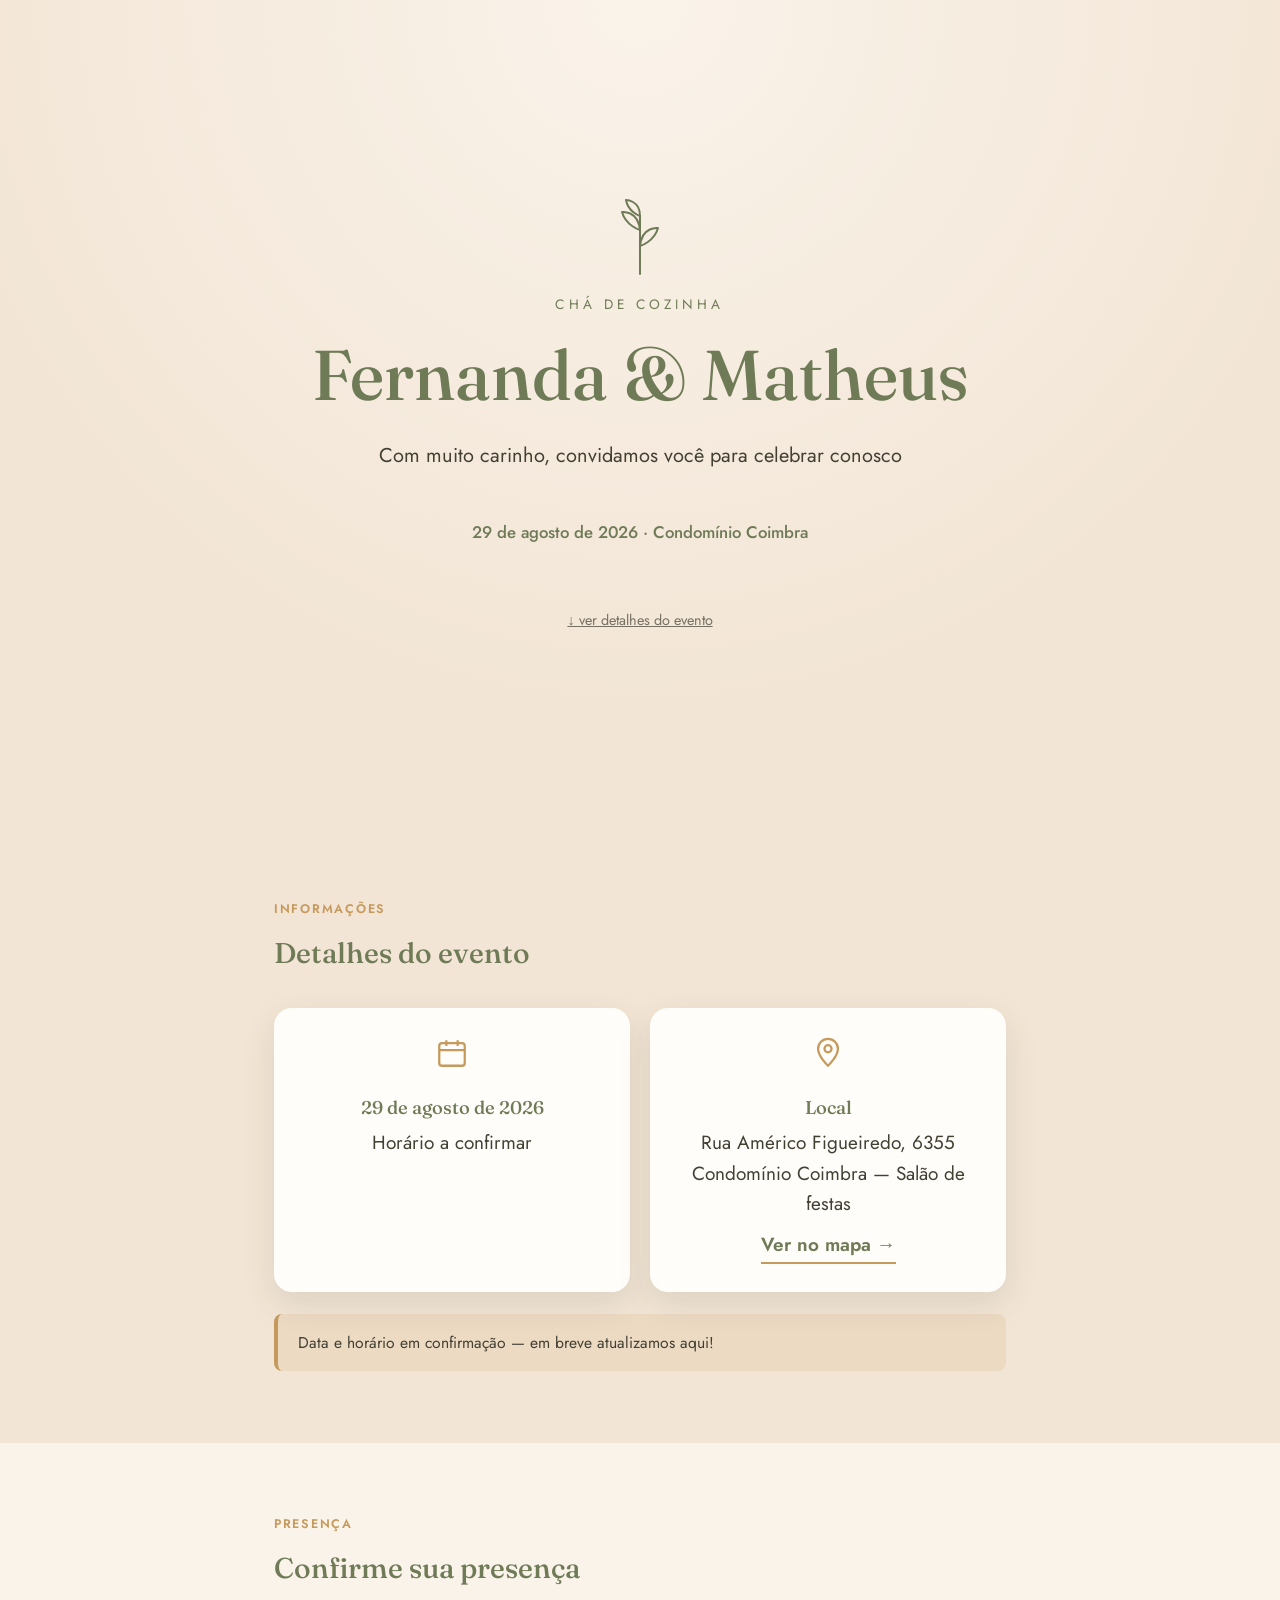
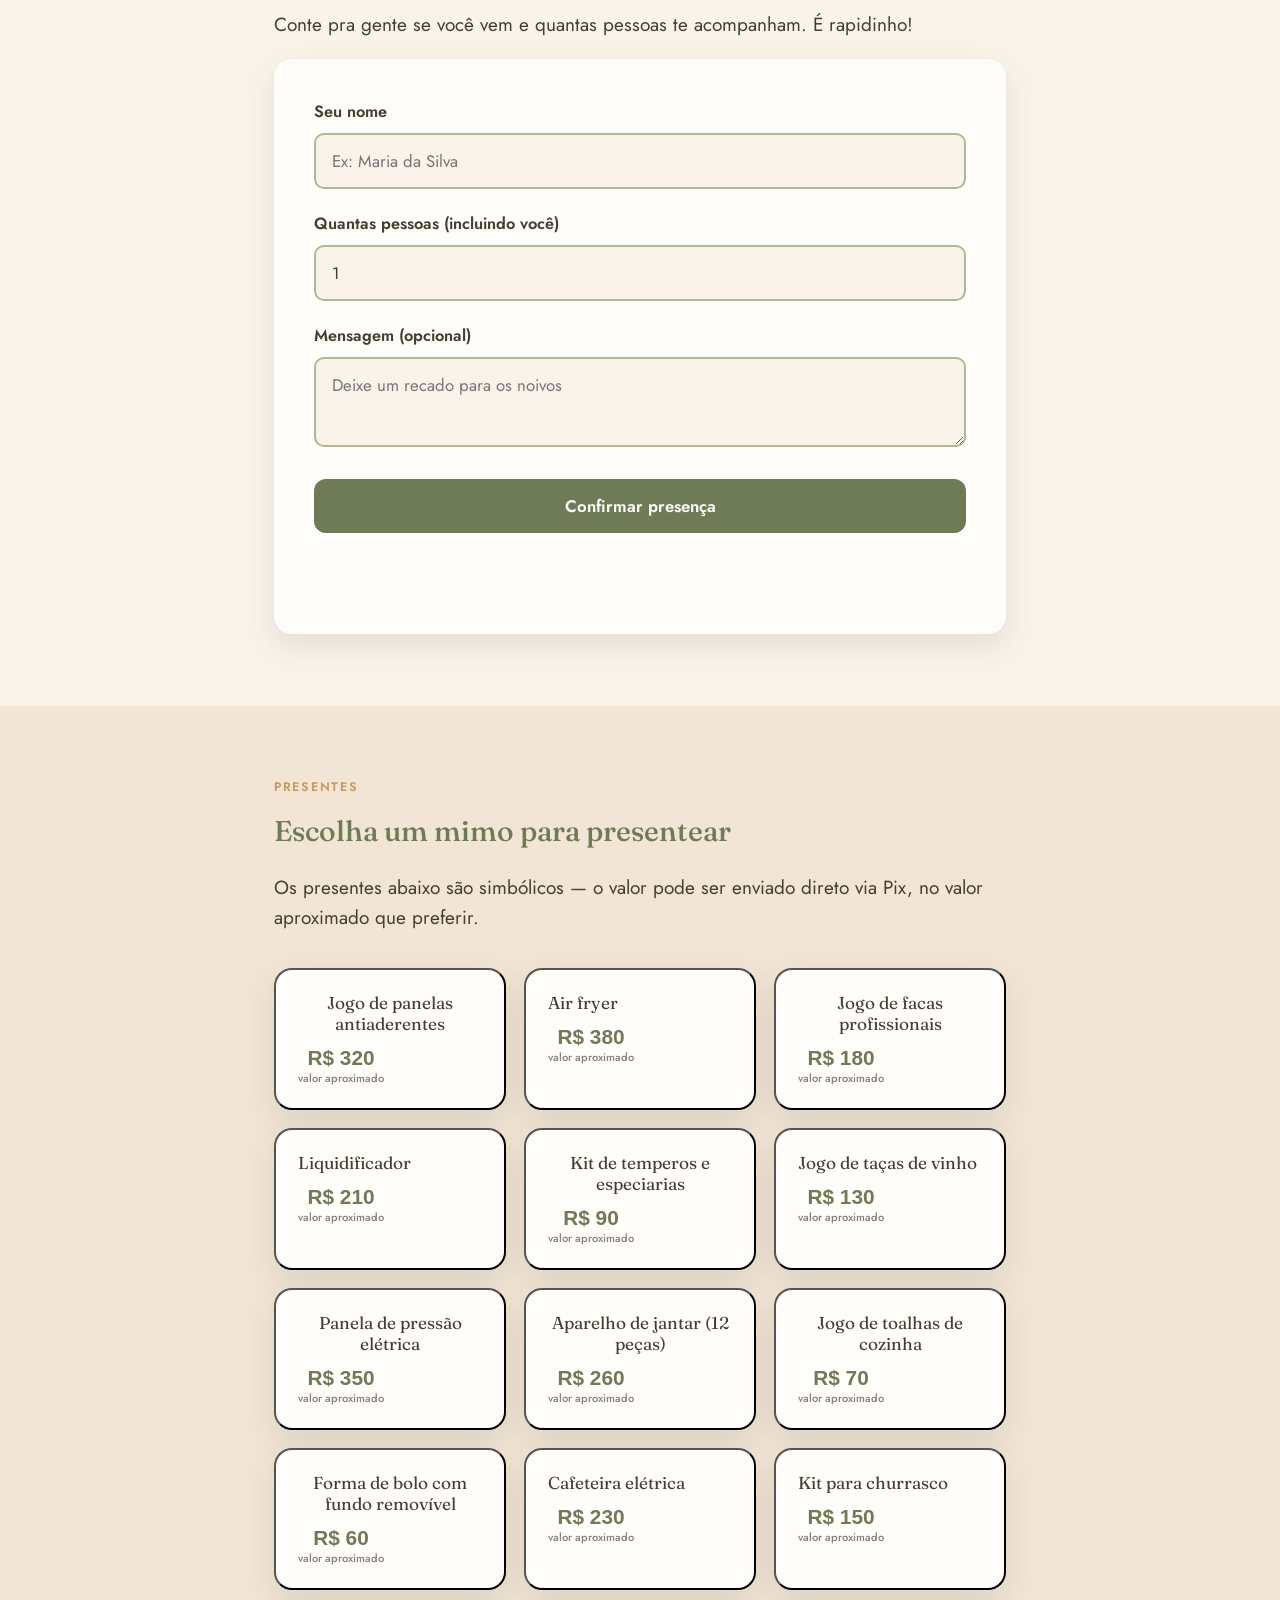
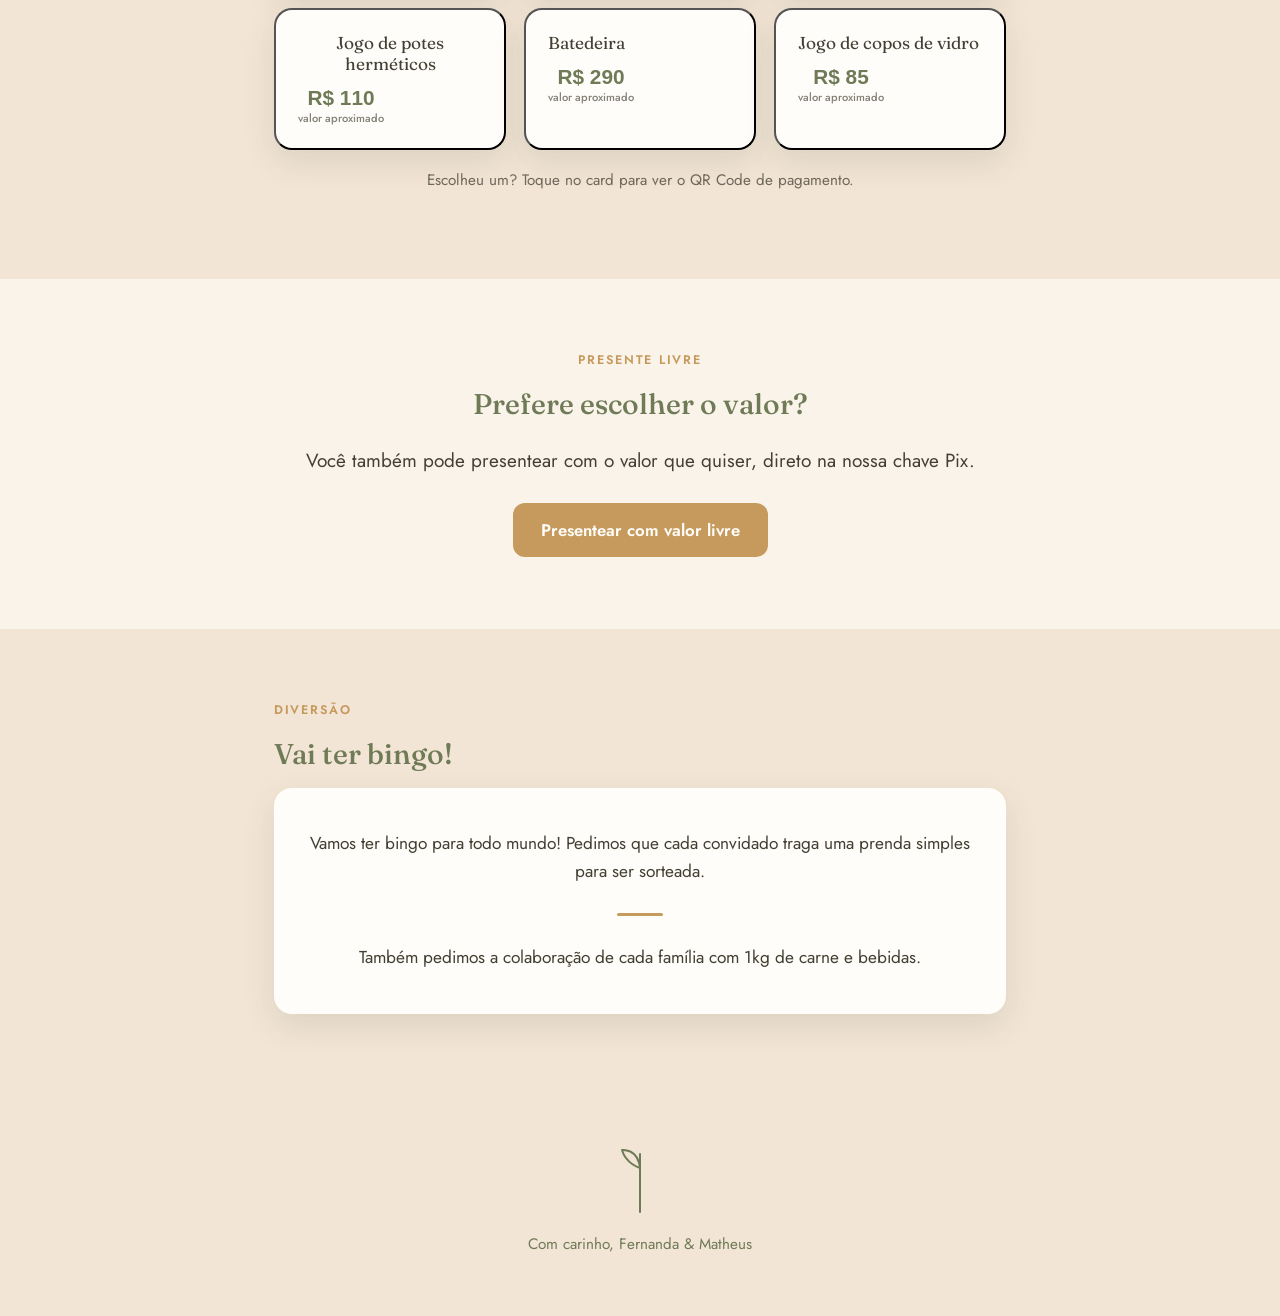
==== index.html @ 836448c3 "Add files via upload" ====
<!DOCTYPE html>
<html lang="pt-BR">
<head>
<meta charset="UTF-8" />
<meta name="viewport" content="width=device-width, initial-scale=1.0" />
<title>Chá de Cozinha — Fernanda & Matheus</title>
<meta name="description" content="Confirme presença e escolha um presente para o chá de cozinha de Fernanda e Matheus." />
<link rel="stylesheet" href="css/style.css" />
</head>
<body>

<!-- ===================== HERO ===================== -->
<header class="hero" id="topo">
  <svg class="sprig" viewBox="0 0 64 80" fill="none" xmlns="http://www.w3.org/2000/svg" aria-hidden="true">
    <path d="M32 78V20" stroke="currentColor" stroke-width="2" stroke-linecap="round"/>
    <path d="M32 34C32 34 18 30 14 16C14 16 30 14 32 34Z" stroke="currentColor" stroke-width="2" stroke-linejoin="round"/>
    <path d="M32 50C32 50 46 46 50 32C50 32 34 30 32 50Z" stroke="currentColor" stroke-width="2" stroke-linejoin="round"/>
    <path d="M32 20C32 20 20 16 18 4C18 4 32 4 32 20Z" stroke="currentColor" stroke-width="2" stroke-linejoin="round"/>
  </svg>
  <span class="hero__label">Chá de cozinha</span>
  <h1 class="hero__names">Fernanda &amp; Matheus</h1>
  <p class="hero__sub">Com muito carinho, convidamos você para celebrar conosco</p>
  <p class="hero__meta" id="hero-date">29 de agosto de 2026 · Condomínio Coimbra</p>
  <a href="#detalhes" class="hero__scroll">↓ ver detalhes do evento</a>
</header>

<!-- ===================== DETALHES ===================== -->
<section class="section" id="detalhes">
  <div class="container">
    <span class="eyebrow">Informações</span>
    <h2>Detalhes do evento</h2>
    <div class="details-grid">
      <div class="detail-card">
        <svg class="detail-card__icon" viewBox="0 0 24 24" fill="none" stroke="currentColor" stroke-width="1.6"><rect x="3" y="5" width="18" height="16" rx="2"/><path d="M3 10h18M8 3v4M16 3v4"/></svg>
        <h3 id="detail-date">29 de agosto de 2026</h3>
        <p id="detail-time">Horário a confirmar</p>
      </div>
      <div class="detail-card">
        <svg class="detail-card__icon" viewBox="0 0 24 24" fill="none" stroke="currentColor" stroke-width="1.6"><path d="M12 21s7-6.5 7-12a7 7 0 10-14 0c0 5.5 7 12 7 12z"/><circle cx="12" cy="9" r="2.5"/></svg>
        <h3>Local</h3>
        <p id="detail-address1">Rua Américo Figueiredo, 6355</p>
        <p id="detail-address2">Condomínio Coimbra — Salão de festas</p>
        <a class="map-link" id="detail-maps" href="#" target="_blank" rel="noopener">Ver no mapa →</a>
      </div>
    </div>
    <div class="note" id="detail-note">
      Data e horário em confirmação — em breve atualizamos aqui!
    </div>
  </div>
</section>

<!-- ===================== RSVP ===================== -->
<section class="section section--alt" id="rsvp">
  <div class="container">
    <span class="eyebrow">Presença</span>
    <h2>Confirme sua presença</h2>
    <p>Conte pra gente se você vem e quantas pessoas te acompanham. É rapidinho!</p>

    <form class="card" id="rsvp-form">
      <div class="form-group">
        <label for="rsvp-name">Seu nome</label>
        <input type="text" id="rsvp-name" name="rsvp-name" required autocomplete="name" placeholder="Ex: Maria da Silva" />
      </div>
      <div class="form-group">
        <label for="rsvp-count">Quantas pessoas (incluindo você)</label>
        <input type="number" id="rsvp-count" name="rsvp-count" min="1" max="20" value="1" required />
      </div>
      <div class="form-group">
        <label for="rsvp-message">Mensagem (opcional)</label>
        <textarea id="rsvp-message" name="rsvp-message" placeholder="Deixe um recado para os noivos"></textarea>
      </div>
      <button type="submit" class="btn btn--block">Confirmar presença</button>
      <p class="form-status" id="rsvp-status"></p>
    </form>
  </div>
</section>

<!-- ===================== PRESENTES ===================== -->
<section class="section" id="presentes">
  <div class="container">
    <span class="eyebrow">Presentes</span>
    <h2>Escolha um mimo para presentear</h2>
    <p>Os presentes abaixo são simbólicos — o valor pode ser enviado direto via Pix, no valor aproximado que preferir.</p>

    <div class="gift-grid" id="gift-grid"></div>
    <p class="gift-hint">Escolheu um? Toque no card para ver o QR Code de pagamento.</p>
  </div>
</section>

<!-- ===================== PIX LIVRE ===================== -->
<section class="section section--alt" id="pix-livre">
  <div class="container free-pix">
    <span class="eyebrow">Presente livre</span>
    <h2>Prefere escolher o valor?</h2>
    <p>Você também pode presentear com o valor que quiser, direto na nossa chave Pix.</p>
    <button class="btn btn--gold" id="btn-pix-livre">Presentear com valor livre</button>
  </div>
</section>

<!-- ===================== BINGO ===================== -->
<section class="section" id="bingo">
  <div class="container">
    <span class="eyebrow">Diversão</span>
    <h2>Vai ter bingo!</h2>
    <div class="bingo-box">
      <p id="bingo-text">Vamos ter bingo para todo mundo! Pedimos que cada convidado traga uma prenda simples para ser sorteada.</p>
      <hr class="divider" />
      <p id="bring-text">Também pedimos a colaboração de cada família com 1kg de carne e bebidas.</p>
    </div>
  </div>
</section>

<footer>
  <svg class="sprig" viewBox="0 0 64 80" fill="none" xmlns="http://www.w3.org/2000/svg" aria-hidden="true">
    <path d="M32 78V20" stroke="currentColor" stroke-width="2" stroke-linecap="round"/>
    <path d="M32 34C32 34 18 30 14 16C14 16 30 14 32 34Z" stroke="currentColor" stroke-width="2" stroke-linejoin="round"/>
  </svg>
  Com carinho, Fernanda &amp; Matheus
</footer>

<!-- ===================== MODAL PIX ===================== -->
<div class="modal-backdrop" id="pix-modal">
  <div class="modal">
    <button class="modal__close" id="pix-modal-close" aria-label="Fechar">×</button>
    <h3 id="pix-modal-title">Presentear</h3>
    <img id="pix-modal-qr" src="" alt="QR Code Pix" />
    <div class="pix-code-box" id="pix-modal-code"></div>
    <button class="btn btn--block" id="pix-copy-btn">Copiar código Pix</button>
  </div>
</div>

<script src="js/config.js"></script>
<script src="js/pix.js"></script>
<script src="https://cdn.jsdelivr.net/npm/@emailjs/browser@4/dist/email.min.js"></script>
<script src="js/main.js"></script>
</body>
</html>
---- css/style.css ----
@import url("https://fonts.googleapis.com/css2?family=Fraunces:opsz,wght@9..144,400;9..144,500;9..144,600&family=Jost:wght@400;500;600&display=swap");

:root {
  --sage: #afb796;
  --sage-deep: #6f7a56;
  --cream: #f2e5d5;
  --cream-light: #faf3ea;
  --ink: #423f33;
  --gold: #c69a5d;
  --white: #fffdf9;
  --shadow: 0 12px 32px rgba(66, 63, 51, 0.12);
  --radius: 18px;
}

* {
  box-sizing: border-box;
}

html {
  scroll-behavior: smooth;
}

body {
  margin: 0;
  font-family: "Jost", sans-serif;
  font-size: 19px;
  line-height: 1.6;
  color: var(--ink);
  background: var(--cream);
}

h1,
h2,
h3 {
  font-family: "Fraunces", serif;
  font-weight: 500;
  margin: 0 0 0.4em;
  color: var(--sage-deep);
}

a {
  color: var(--sage-deep);
}

.container {
  max-width: 780px;
  margin: 0 auto;
  padding: 0 24px;
}

.section {
  padding: 72px 0;
}

.section--alt {
  background: var(--cream-light);
}

.eyebrow {
  text-transform: uppercase;
  letter-spacing: 0.14em;
  font-size: 0.78rem;
  color: var(--gold);
  font-weight: 600;
  margin-bottom: 10px;
  display: block;
}

.sprig {
  width: 64px;
  height: auto;
  display: block;
  margin: 0 auto 18px;
  color: var(--sage-deep);
}

.divider {
  width: 46px;
  height: 3px;
  background: var(--gold);
  border: none;
  border-radius: 3px;
  margin: 28px auto;
}

/* ---------- HERO ---------- */
.hero {
  min-height: 92vh;
  display: flex;
  flex-direction: column;
  align-items: center;
  justify-content: center;
  text-align: center;
  padding: 48px 24px;
  background: radial-gradient(circle at 50% 0%, var(--cream-light) 0%, var(--cream) 70%);
  position: relative;
}

.hero__label {
  font-family: "Jost", sans-serif;
  letter-spacing: 0.3em;
  text-transform: uppercase;
  font-size: 0.85rem;
  color: var(--sage-deep);
  margin-bottom: 22px;
}

.hero__names {
  font-size: clamp(2.6rem, 7vw, 4.4rem);
  line-height: 1.05;
  margin-bottom: 8px;
}

.hero__sub {
  font-size: 1.25rem;
  color: var(--ink);
  margin-bottom: 30px;
}

.hero__meta {
  font-size: 1.05rem;
  color: var(--sage-deep);
  font-weight: 500;
}

.hero__scroll {
  margin-top: 46px;
  font-size: 0.9rem;
  color: var(--ink);
  opacity: 0.7;
}

/* ---------- DETAILS ---------- */
.details-grid {
  display: grid;
  grid-template-columns: 1fr 1fr;
  gap: 20px;
  margin-top: 32px;
}

.detail-card {
  background: var(--white);
  border-radius: var(--radius);
  padding: 28px;
  box-shadow: var(--shadow);
  text-align: center;
}

.detail-card__icon {
  width: 34px;
  height: 34px;
  margin: 0 auto 14px;
  color: var(--gold);
}

.detail-card h3 {
  font-size: 1.15rem;
  margin-bottom: 6px;
}

.detail-card p {
  margin: 0;
}

.note {
  margin-top: 22px;
  padding: 16px 20px;
  background: rgba(198, 154, 93, 0.15);
  border-left: 4px solid var(--gold);
  border-radius: 8px;
  font-size: 0.98rem;
}

.map-link {
  display: inline-flex;
  align-items: center;
  gap: 8px;
  margin-top: 10px;
  font-weight: 600;
  text-decoration: none;
  border-bottom: 2px solid var(--gold);
  padding-bottom: 2px;
}

/* ---------- RSVP FORM ---------- */
.card {
  background: var(--white);
  border-radius: var(--radius);
  box-shadow: var(--shadow);
  padding: 40px;
}

.form-group {
  margin-bottom: 22px;
}

label {
  display: block;
  font-weight: 600;
  margin-bottom: 8px;
  font-size: 1.02rem;
}

input[type="text"],
input[type="number"],
textarea {
  width: 100%;
  padding: 14px 16px;
  font-size: 1.05rem;
  font-family: inherit;
  border: 2px solid var(--sage);
  border-radius: 10px;
  background: var(--cream-light);
  color: var(--ink);
}

input:focus,
textarea:focus,
button:focus,
a:focus {
  outline: 3px solid var(--gold);
  outline-offset: 2px;
}

textarea {
  resize: vertical;
  min-height: 90px;
}

.btn {
  display: inline-block;
  border: none;
  cursor: pointer;
  font-family: inherit;
  font-weight: 600;
  font-size: 1.05rem;
  padding: 15px 28px;
  border-radius: 12px;
  background: var(--sage-deep);
  color: var(--white);
  transition: transform 0.15s ease, background 0.15s ease;
  text-decoration: none;
}

.btn:hover {
  background: #5c6647;
  transform: translateY(-2px);
}

.btn--gold {
  background: var(--gold);
}

.btn--gold:hover {
  background: #b1873f;
}

.btn--block {
  width: 100%;
  text-align: center;
}

.form-status {
  margin-top: 16px;
  font-weight: 600;
  min-height: 1.4em;
}

.form-status--ok {
  color: #4b6b3c;
}

.form-status--err {
  color: #a3452f;
}

/* ---------- GIFTS ---------- */
.gift-grid {
  display: grid;
  grid-template-columns: repeat(auto-fill, minmax(220px, 1fr));
  gap: 18px;
  margin-top: 34px;
}

.gift-card {
  background: var(--white);
  border-radius: var(--radius);
  padding: 22px;
  box-shadow: var(--shadow);
  text-align: center;
  display: flex;
  flex-direction: column;
  gap: 12px;
}

.gift-card__name {
  font-family: "Fraunces", serif;
  font-size: 1.08rem;
  color: var(--ink);
}

.gift-card__value {
  font-size: 1.3rem;
  color: var(--sage-deep);
  font-weight: 600;
}

.gift-card__value small {
  display: block;
  font-family: "Jost", sans-serif;
  font-size: 0.7rem;
  font-weight: 500;
  color: var(--ink);
  opacity: 0.65;
}

.gift-hint {
  margin-top: 18px;
  text-align: center;
  font-size: 0.95rem;
  opacity: 0.75;
}

/* ---------- PIX MODAL ---------- */
.modal-backdrop {
  position: fixed;
  inset: 0;
  background: rgba(66, 63, 51, 0.55);
  display: none;
  align-items: center;
  justify-content: center;
  padding: 20px;
  z-index: 50;
}

.modal-backdrop.open {
  display: flex;
}

.modal {
  background: var(--white);
  border-radius: var(--radius);
  padding: 32px;
  max-width: 400px;
  width: 100%;
  text-align: center;
  position: relative;
}

.modal__close {
  position: absolute;
  top: 14px;
  right: 16px;
  background: none;
  border: none;
  font-size: 1.4rem;
  cursor: pointer;
  color: var(--ink);
  line-height: 1;
}

.modal img {
  width: 100%;
  max-width: 260px;
  border-radius: 12px;
  margin: 16px 0;
  border: 6px solid var(--cream-light);
}

.pix-code-box {
  background: var(--cream-light);
  border: 2px dashed var(--sage);
  border-radius: 10px;
  padding: 12px;
  font-size: 0.82rem;
  word-break: break-all;
  margin-bottom: 14px;
  text-align: left;
}

/* ---------- FREE DONATION ---------- */
.free-pix {
  text-align: center;
}

.free-pix .btn {
  margin-top: 8px;
}

/* ---------- BINGO ---------- */
.bingo-box {
  background: var(--white);
  border-radius: var(--radius);
  box-shadow: var(--shadow);
  padding: 32px;
  text-align: center;
}

.bingo-box p {
  margin: 10px 0;
  font-size: 1.08rem;
}

/* ---------- FOOTER ---------- */
footer {
  text-align: center;
  padding: 48px 24px 60px;
  color: var(--sage-deep);
  font-size: 0.95rem;
}

@media (max-width: 620px) {
  body {
    font-size: 18px;
  }
  .section {
    padding: 56px 0;
  }
  .details-grid {
    grid-template-columns: 1fr;
  }
  .card {
    padding: 26px;
  }
}
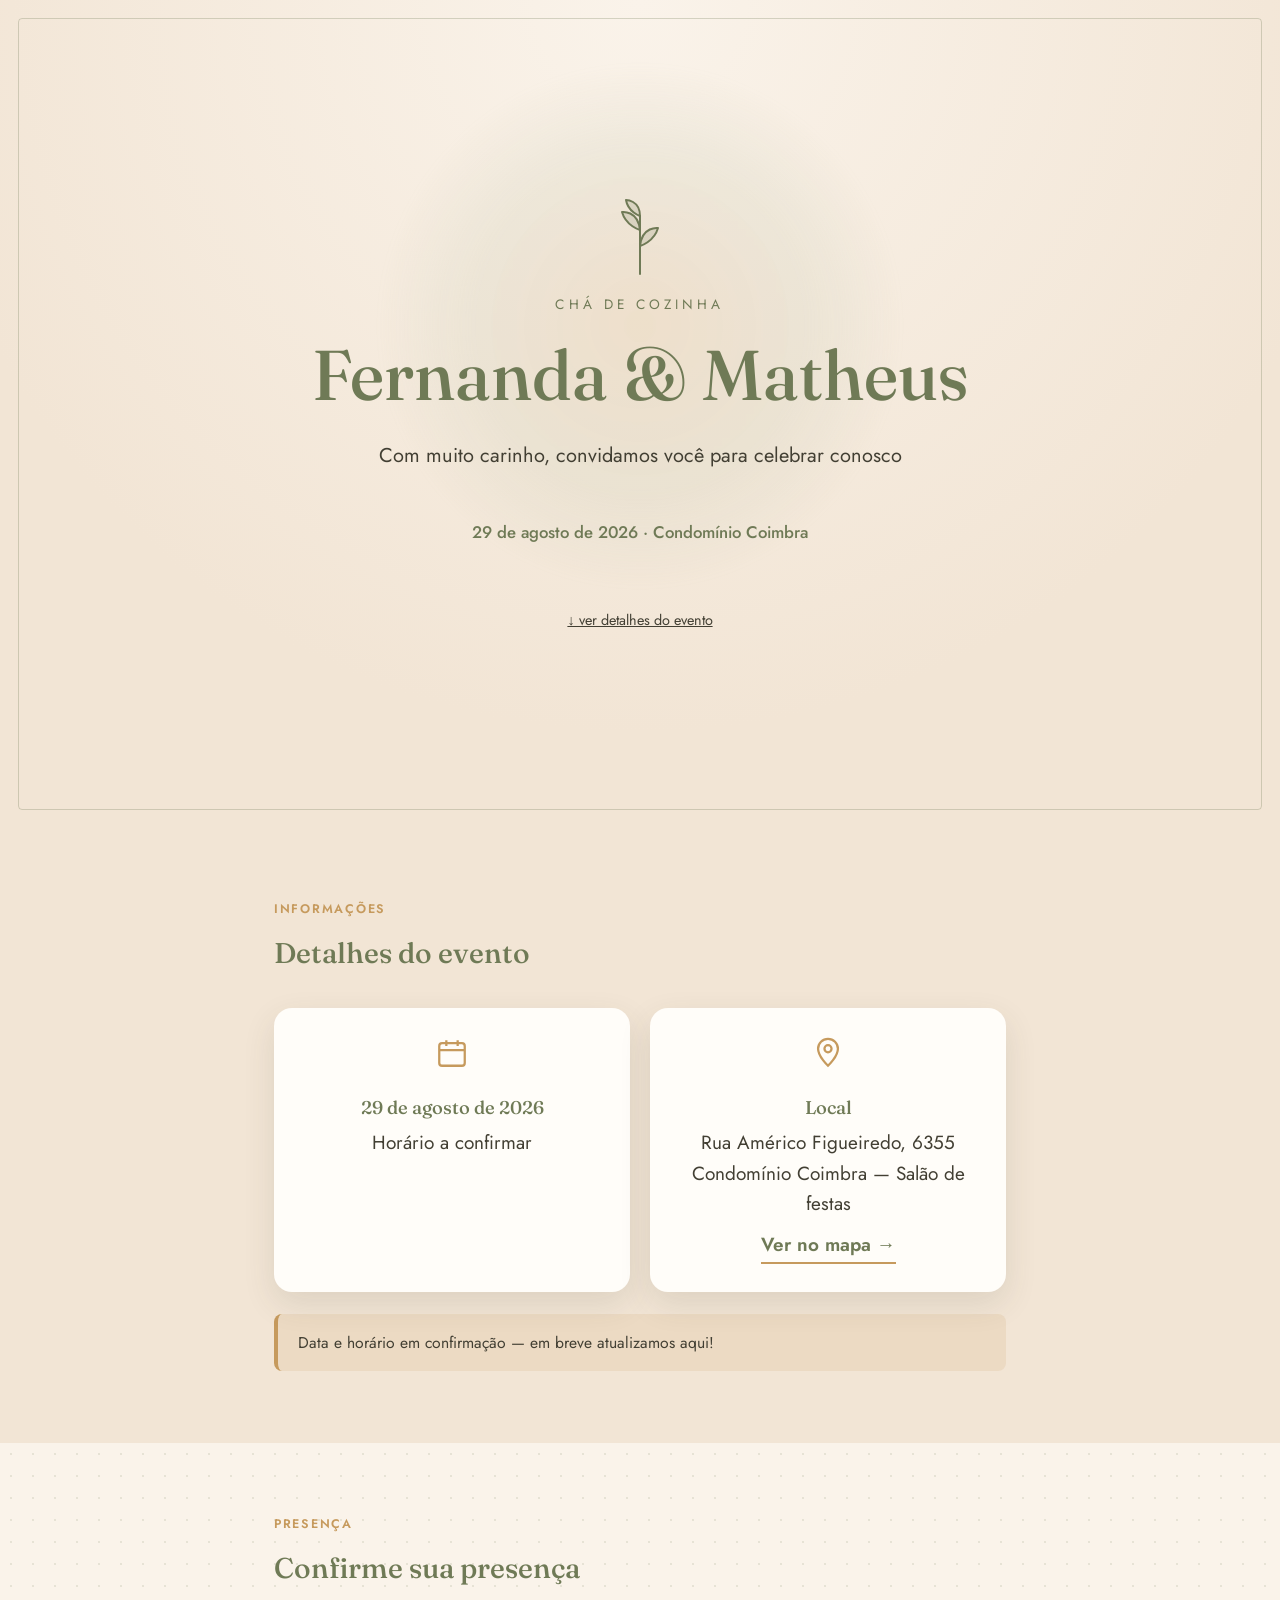
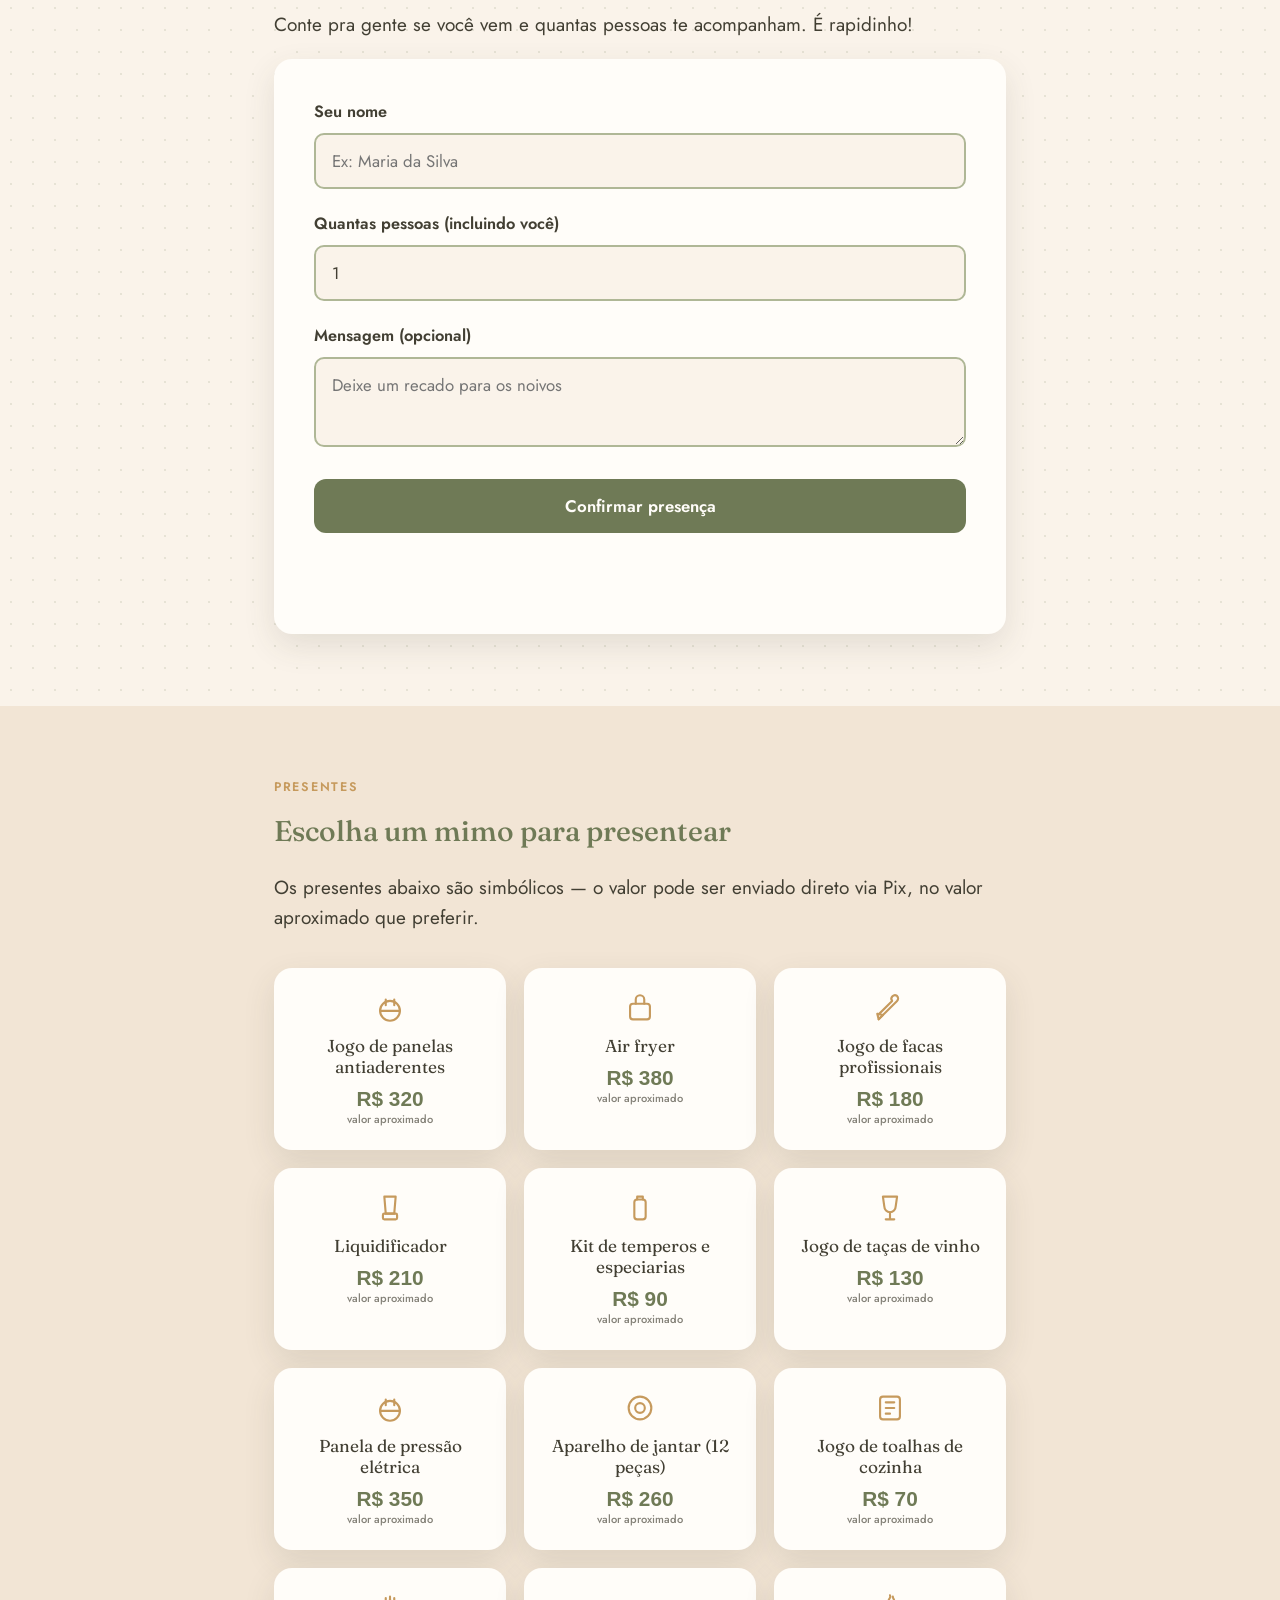
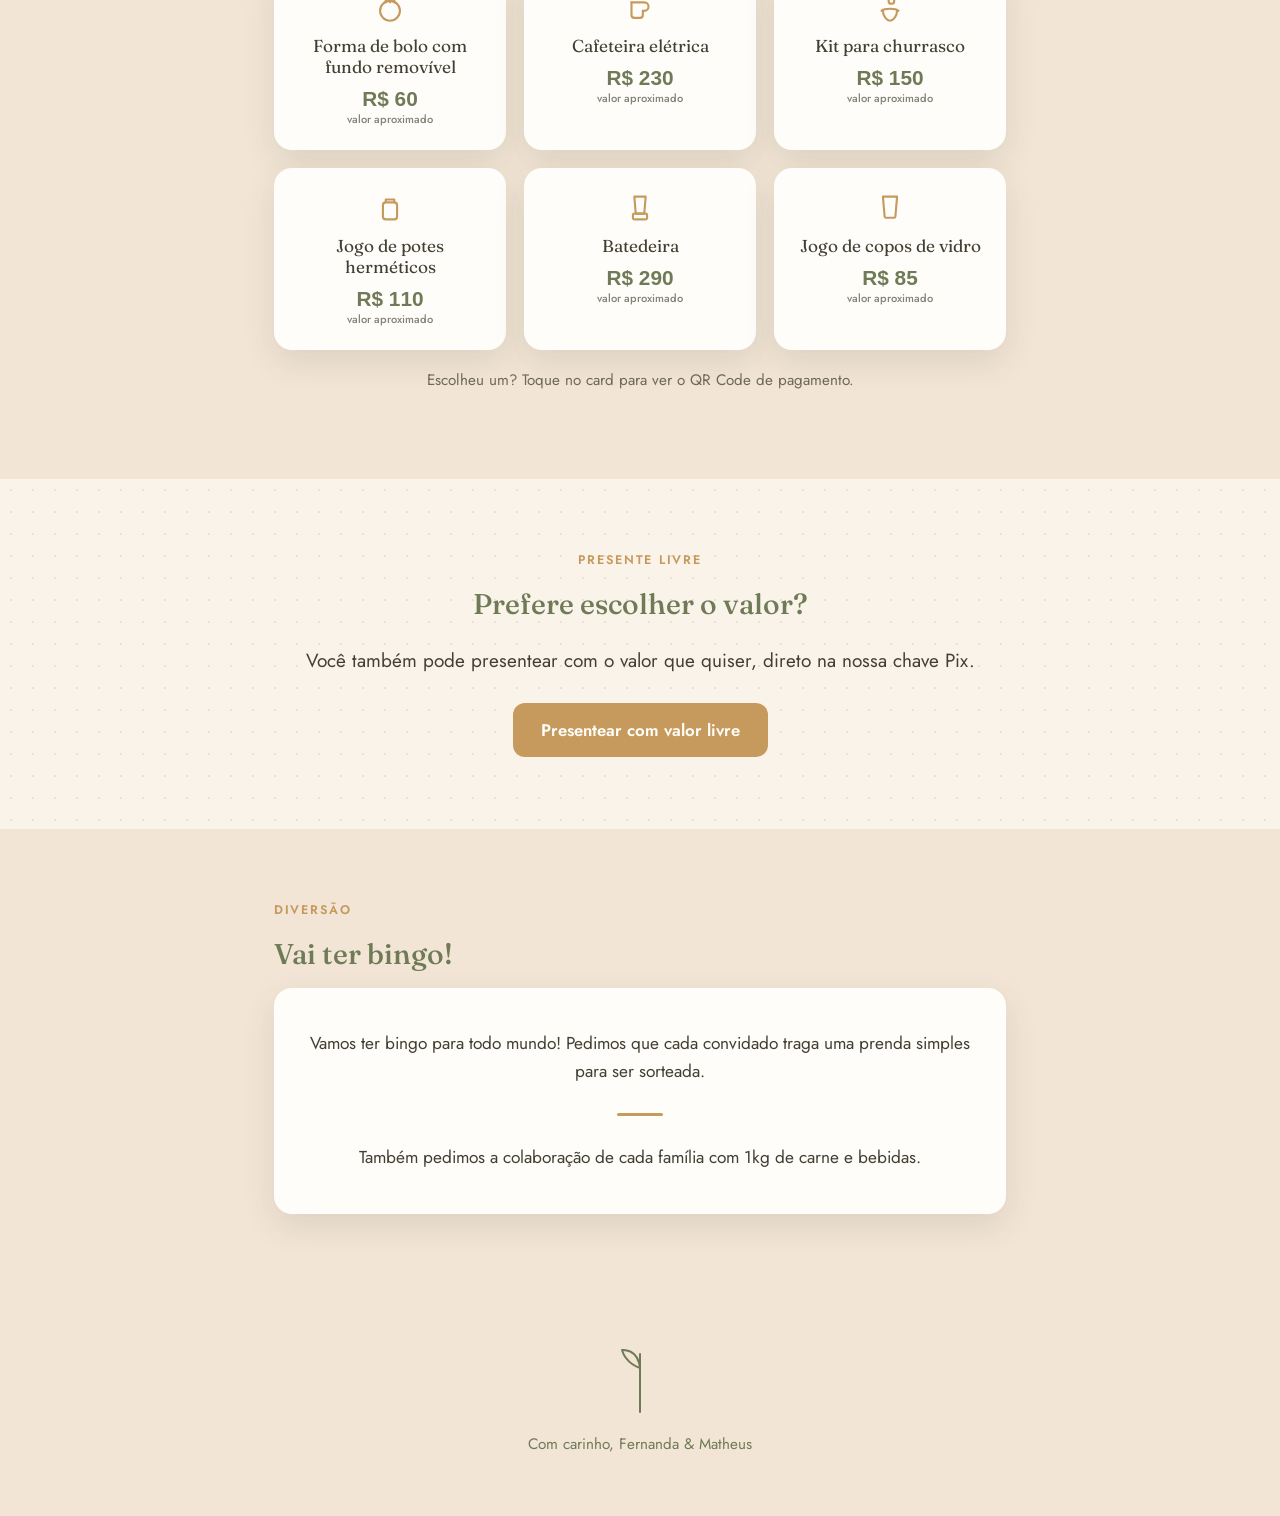
==== commit 560bb295: "Add files via upload" ====
--- a/index.html
+++ b/index.html
@@ -11,17 +11,17 @@
 
 <!-- ===================== HERO ===================== -->
 <header class="hero" id="topo">
-  <svg class="sprig" viewBox="0 0 64 80" fill="none" xmlns="http://www.w3.org/2000/svg" aria-hidden="true">
+  <svg class="sprig hero-fade hero-fade--1" viewBox="0 0 64 80" fill="none" xmlns="http://www.w3.org/2000/svg" aria-hidden="true">
     <path d="M32 78V20" stroke="currentColor" stroke-width="2" stroke-linecap="round"/>
-    <path d="M32 34C32 34 18 30 14 16C14 16 30 14 32 34Z" stroke="currentColor" stroke-width="2" stroke-linejoin="round"/>
-    <path d="M32 50C32 50 46 46 50 32C50 32 34 30 32 50Z" stroke="currentColor" stroke-width="2" stroke-linejoin="round"/>
-    <path d="M32 20C32 20 20 16 18 4C18 4 32 4 32 20Z" stroke="currentColor" stroke-width="2" stroke-linejoin="round"/>
+    <path d="M32 34C32 34 18 30 14 16C14 16 30 14 32 34Z" fill="currentColor" fill-opacity="0.16" stroke="currentColor" stroke-width="2" stroke-linejoin="round"/>
+    <path d="M32 50C32 50 46 46 50 32C50 32 34 30 32 50Z" fill="currentColor" fill-opacity="0.16" stroke="currentColor" stroke-width="2" stroke-linejoin="round"/>
+    <path d="M32 20C32 20 20 16 18 4C18 4 32 4 32 20Z" fill="currentColor" fill-opacity="0.16" stroke="currentColor" stroke-width="2" stroke-linejoin="round"/>
   </svg>
-  <span class="hero__label">Chá de cozinha</span>
-  <h1 class="hero__names">Fernanda &amp; Matheus</h1>
-  <p class="hero__sub">Com muito carinho, convidamos você para celebrar conosco</p>
-  <p class="hero__meta" id="hero-date">29 de agosto de 2026 · Condomínio Coimbra</p>
-  <a href="#detalhes" class="hero__scroll">↓ ver detalhes do evento</a>
+  <span class="hero__label hero-fade hero-fade--2">Chá de cozinha</span>
+  <h1 class="hero__names hero-fade hero-fade--3">Fernanda &amp; Matheus</h1>
+  <p class="hero__sub hero-fade hero-fade--4">Com muito carinho, convidamos você para celebrar conosco</p>
+  <p class="hero__meta hero-fade hero-fade--4" id="hero-date">29 de agosto de 2026 · Condomínio Coimbra</p>
+  <a href="#detalhes" class="hero__scroll hero-fade hero-fade--5">↓ ver detalhes do evento</a>
 </header>
 
 <!-- ===================== DETALHES ===================== -->
@@ -29,7 +29,7 @@
   <div class="container">
     <span class="eyebrow">Informações</span>
     <h2>Detalhes do evento</h2>
-    <div class="details-grid">
+    <div class="details-grid reveal">
       <div class="detail-card">
         <svg class="detail-card__icon" viewBox="0 0 24 24" fill="none" stroke="currentColor" stroke-width="1.6"><rect x="3" y="5" width="18" height="16" rx="2"/><path d="M3 10h18M8 3v4M16 3v4"/></svg>
         <h3 id="detail-date">29 de agosto de 2026</h3>
@@ -56,7 +56,7 @@
     <h2>Confirme sua presença</h2>
     <p>Conte pra gente se você vem e quantas pessoas te acompanham. É rapidinho!</p>
 
-    <form class="card" id="rsvp-form">
+    <form class="card reveal" id="rsvp-form">
       <div class="form-group">
         <label for="rsvp-name">Seu nome</label>
         <input type="text" id="rsvp-name" name="rsvp-name" required autocomplete="name" placeholder="Ex: Maria da Silva" />
@@ -82,7 +82,7 @@
     <h2>Escolha um mimo para presentear</h2>
     <p>Os presentes abaixo são simbólicos — o valor pode ser enviado direto via Pix, no valor aproximado que preferir.</p>
 
-    <div class="gift-grid" id="gift-grid"></div>
+    <div class="gift-grid reveal" id="gift-grid"></div>
     <p class="gift-hint">Escolheu um? Toque no card para ver o QR Code de pagamento.</p>
   </div>
 </section>
@@ -93,7 +93,7 @@
     <span class="eyebrow">Presente livre</span>
     <h2>Prefere escolher o valor?</h2>
     <p>Você também pode presentear com o valor que quiser, direto na nossa chave Pix.</p>
-    <button class="btn btn--gold" id="btn-pix-livre">Presentear com valor livre</button>
+    <button class="btn btn--gold reveal" id="btn-pix-livre">Presentear com valor livre</button>
   </div>
 </section>
 
@@ -102,7 +102,7 @@
   <div class="container">
     <span class="eyebrow">Diversão</span>
     <h2>Vai ter bingo!</h2>
-    <div class="bingo-box">
+    <div class="bingo-box reveal">
       <p id="bingo-text">Vamos ter bingo para todo mundo! Pedimos que cada convidado traga uma prenda simples para ser sorteada.</p>
       <hr class="divider" />
       <p id="bring-text">Também pedimos a colaboração de cada família com 1kg de carne e bebidas.</p>
--- a/css/style.css
+++ b/css/style.css
@@ -54,6 +54,12 @@
 
 .section--alt {
   background: var(--cream-light);
+  background-image: radial-gradient(rgba(111, 122, 86, 0.14) 1.2px, transparent 1.2px);
+  background-size: 22px 22px;
+}
+
+.section--alt > .container {
+  position: relative;
 }
 
 .eyebrow {
@@ -94,6 +100,62 @@
   padding: 48px 24px;
   background: radial-gradient(circle at 50% 0%, var(--cream-light) 0%, var(--cream) 70%);
   position: relative;
+  overflow: hidden;
+}
+
+.hero::before {
+  content: "";
+  position: absolute;
+  top: 8%;
+  left: 50%;
+  width: 520px;
+  height: 520px;
+  transform: translateX(-50%);
+  background: radial-gradient(circle, rgba(198, 154, 93, 0.16) 0%, rgba(175, 183, 150, 0.14) 45%, transparent 72%);
+  filter: blur(4px);
+  border-radius: 50%;
+  z-index: 0;
+}
+
+.hero::after {
+  content: "";
+  position: absolute;
+  inset: 18px;
+  border: 1px solid rgba(111, 122, 86, 0.28);
+  border-radius: 4px;
+  pointer-events: none;
+}
+
+.hero > * {
+  position: relative;
+  z-index: 1;
+}
+
+.hero-fade {
+  opacity: 0;
+  transform: translateY(14px);
+  animation: heroFadeIn 1s ease forwards;
+}
+
+.hero-fade--1 { animation-delay: 0.05s; }
+.hero-fade--2 { animation-delay: 0.25s; }
+.hero-fade--3 { animation-delay: 0.45s; }
+.hero-fade--4 { animation-delay: 0.65s; }
+.hero-fade--5 { animation-delay: 0.85s; }
+
+@keyframes heroFadeIn {
+  to {
+    opacity: 1;
+    transform: translateY(0);
+  }
+}
+
+@media (prefers-reduced-motion: reduce) {
+  .hero-fade {
+    animation: none;
+    opacity: 1;
+    transform: none;
+  }
 }
 
 .hero__label {
@@ -144,6 +206,12 @@
   padding: 28px;
   box-shadow: var(--shadow);
   text-align: center;
+  transition: transform 0.25s ease, box-shadow 0.25s ease;
+}
+
+.detail-card:hover {
+  transform: translateY(-4px);
+  box-shadow: 0 18px 36px rgba(66, 63, 51, 0.16);
 }
 
 .detail-card__icon {
@@ -290,7 +358,22 @@
   text-align: center;
   display: flex;
   flex-direction: column;
-  gap: 12px;
+  align-items: center;
+  gap: 10px;
+  border: 1px solid transparent;
+  transition: transform 0.25s ease, box-shadow 0.25s ease, border-color 0.25s ease;
+}
+
+.gift-card:hover {
+  transform: translateY(-5px);
+  box-shadow: 0 20px 40px rgba(66, 63, 51, 0.18);
+  border-color: rgba(198, 154, 93, 0.5);
+}
+
+.gift-card__icon {
+  width: 34px;
+  height: 34px;
+  color: var(--gold);
 }
 
 .gift-card__name {
@@ -409,6 +492,26 @@
   font-size: 0.95rem;
 }
 
+/* ---------- REVEAL ON SCROLL ---------- */
+.reveal {
+  opacity: 0;
+  transform: translateY(22px);
+  transition: opacity 0.7s ease, transform 0.7s ease;
+}
+
+.reveal.is-visible {
+  opacity: 1;
+  transform: translateY(0);
+}
+
+@media (prefers-reduced-motion: reduce) {
+  .reveal {
+    opacity: 1;
+    transform: none;
+    transition: none;
+  }
+}
+
 @media (max-width: 620px) {
   body {
     font-size: 18px;
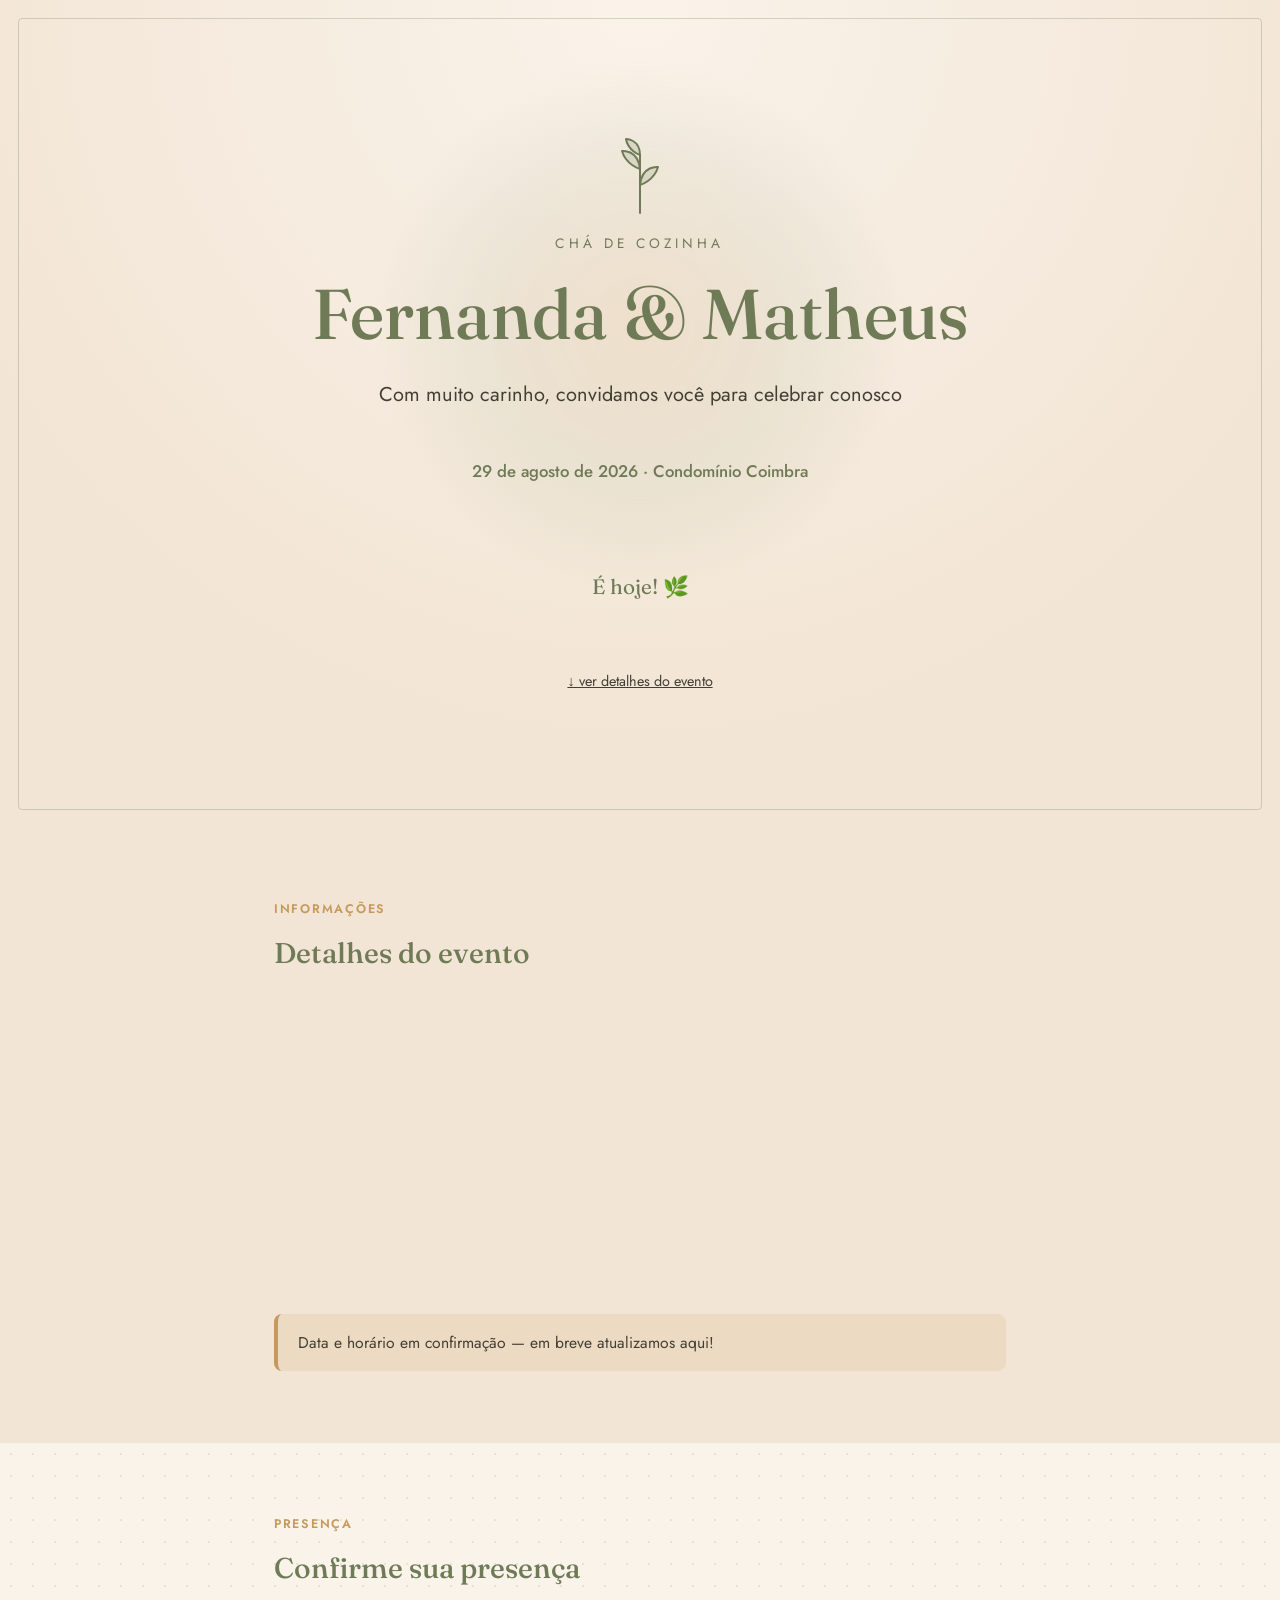
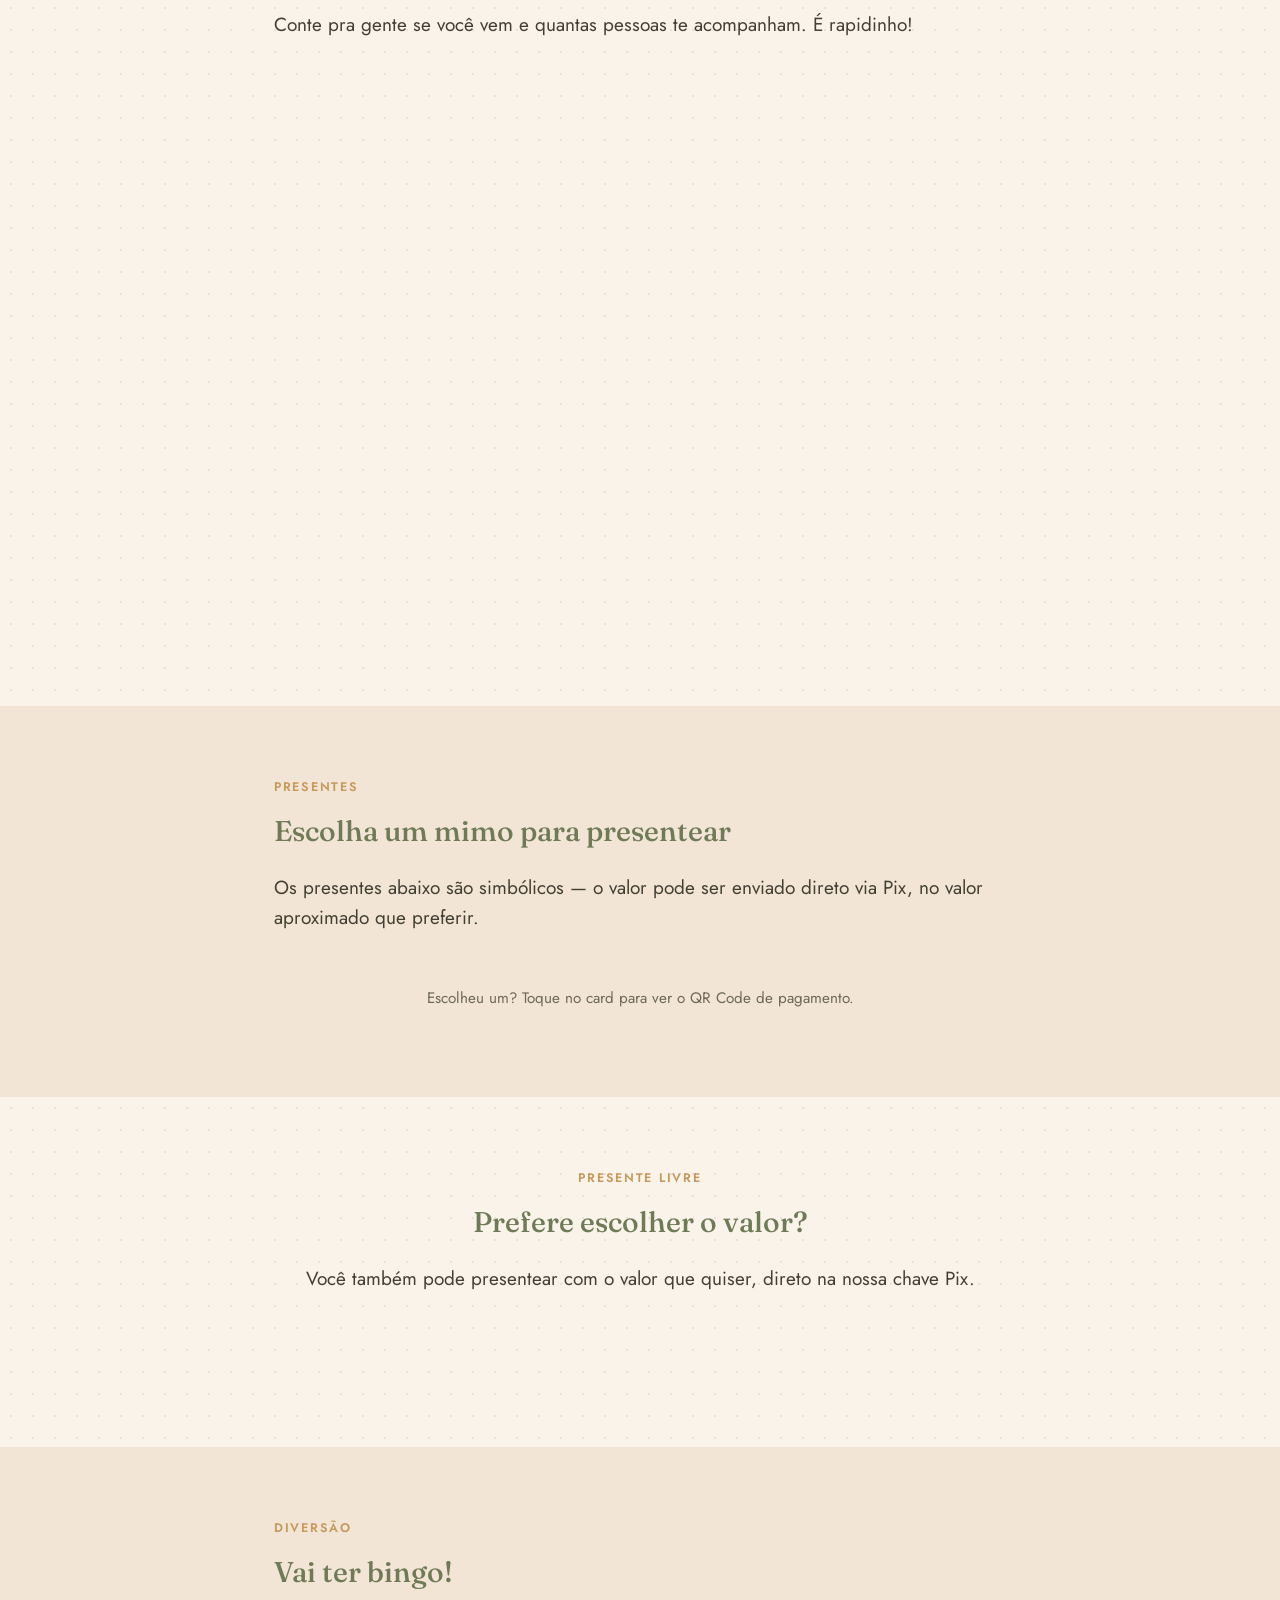
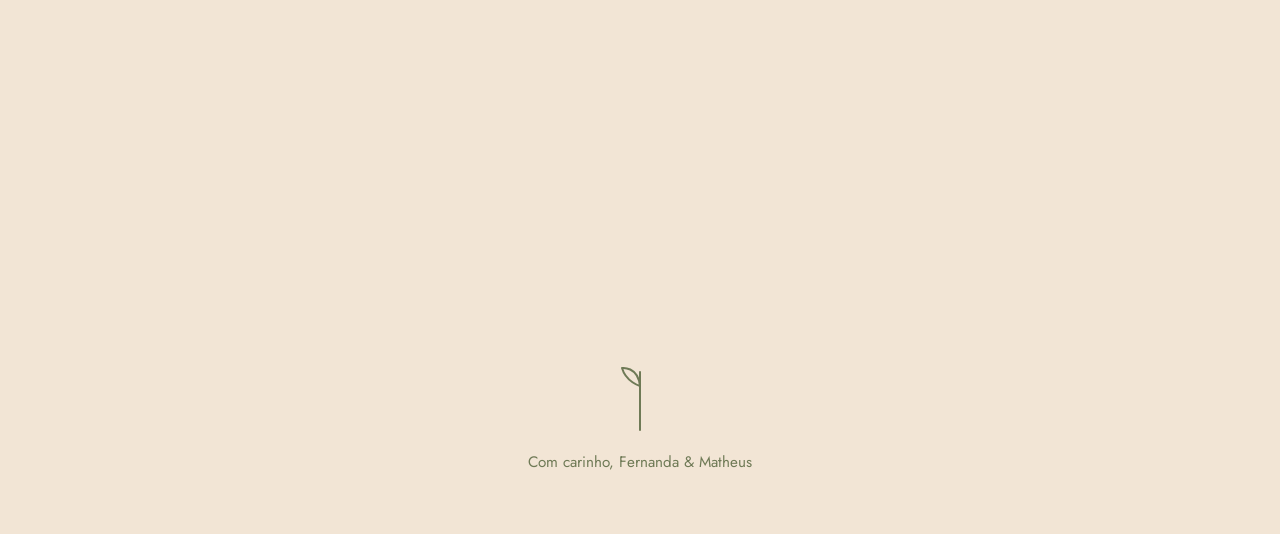
==== commit f2bf9e35: "Add files via upload" ====
--- a/index.html
+++ b/index.html
@@ -21,6 +21,26 @@
   <h1 class="hero__names hero-fade hero-fade--3">Fernanda &amp; Matheus</h1>
   <p class="hero__sub hero-fade hero-fade--4">Com muito carinho, convidamos você para celebrar conosco</p>
   <p class="hero__meta hero-fade hero-fade--4" id="hero-date">29 de agosto de 2026 · Condomínio Coimbra</p>
+
+  <div class="countdown hero-fade hero-fade--5" id="countdown" aria-live="polite">
+    <div class="countdown__item">
+      <span class="countdown__num" id="cd-days">00</span>
+      <span class="countdown__label">dias</span>
+    </div>
+    <div class="countdown__item">
+      <span class="countdown__num" id="cd-hours">00</span>
+      <span class="countdown__label">horas</span>
+    </div>
+    <div class="countdown__item">
+      <span class="countdown__num" id="cd-minutes">00</span>
+      <span class="countdown__label">min</span>
+    </div>
+    <div class="countdown__item">
+      <span class="countdown__num" id="cd-seconds">00</span>
+      <span class="countdown__label">seg</span>
+    </div>
+  </div>
+
   <a href="#detalhes" class="hero__scroll hero-fade hero-fade--5">↓ ver detalhes do evento</a>
 </header>
 
--- a/css/style.css
+++ b/css/style.css
@@ -190,6 +190,52 @@
   font-size: 0.9rem;
   color: var(--ink);
   opacity: 0.7;
+}
+
+/* ---------- COUNTDOWN ---------- */
+.countdown {
+  display: flex;
+  gap: 14px;
+  margin-top: 38px;
+  flex-wrap: wrap;
+  justify-content: center;
+}
+
+.countdown__item {
+  background: var(--white);
+  border: 1px solid rgba(111, 122, 86, 0.25);
+  border-radius: 14px;
+  box-shadow: var(--shadow);
+  padding: 16px 14px;
+  min-width: 76px;
+  display: flex;
+  flex-direction: column;
+  align-items: center;
+  gap: 4px;
+}
+
+.countdown__num {
+  font-family: "Fraunces", serif;
+  font-size: clamp(1.6rem, 5vw, 2.2rem);
+  font-weight: 600;
+  color: var(--sage-deep);
+  font-variant-numeric: tabular-nums;
+  line-height: 1;
+}
+
+.countdown__label {
+  font-size: 0.72rem;
+  text-transform: uppercase;
+  letter-spacing: 0.08em;
+  color: var(--ink);
+  opacity: 0.7;
+}
+
+.countdown--done {
+  font-family: "Fraunces", serif;
+  font-size: 1.3rem;
+  color: var(--sage-deep);
+  margin-top: 30px;
 }
 
 /* ---------- DETAILS ---------- */
@@ -512,6 +558,15 @@
   }
 }
 
+@media (max-width: 900px) {
+  .details-grid {
+    grid-template-columns: 1fr 1fr;
+  }
+  .gift-grid {
+    grid-template-columns: repeat(auto-fill, minmax(180px, 1fr));
+  }
+}
+
 @media (max-width: 620px) {
   body {
     font-size: 18px;
@@ -525,4 +580,34 @@
   .card {
     padding: 26px;
   }
-}
+  .countdown {
+    gap: 10px;
+  }
+  .countdown__item {
+    min-width: 64px;
+    padding: 12px 8px;
+  }
+  .free-pix .btn {
+    width: 100%;
+  }
+  .hero::before {
+    width: 340px;
+    height: 340px;
+  }
+}
+
+@media (max-width: 380px) {
+  .countdown {
+    gap: 8px;
+  }
+  .countdown__item {
+    min-width: 58px;
+    padding: 10px 6px;
+  }
+  .countdown__num {
+    font-size: 1.4rem;
+  }
+  .gift-grid {
+    grid-template-columns: 1fr 1fr;
+  }
+}
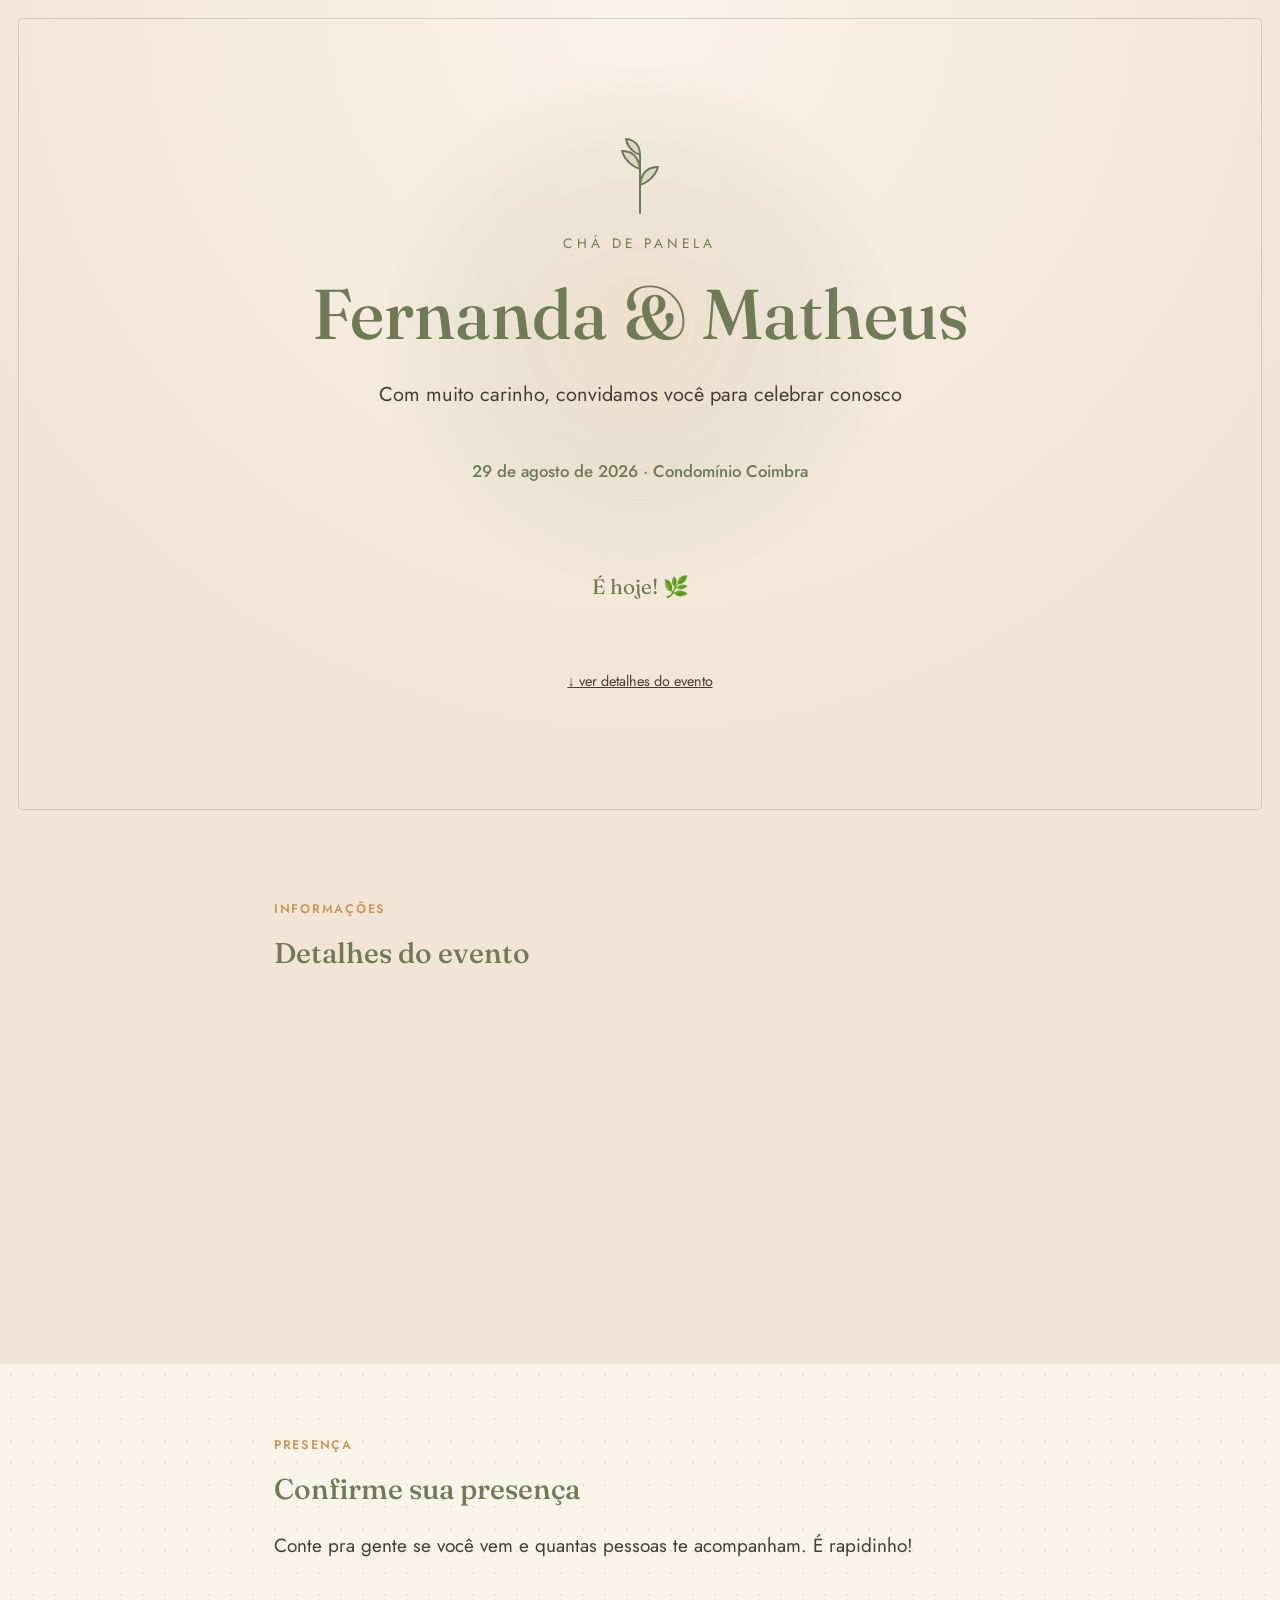
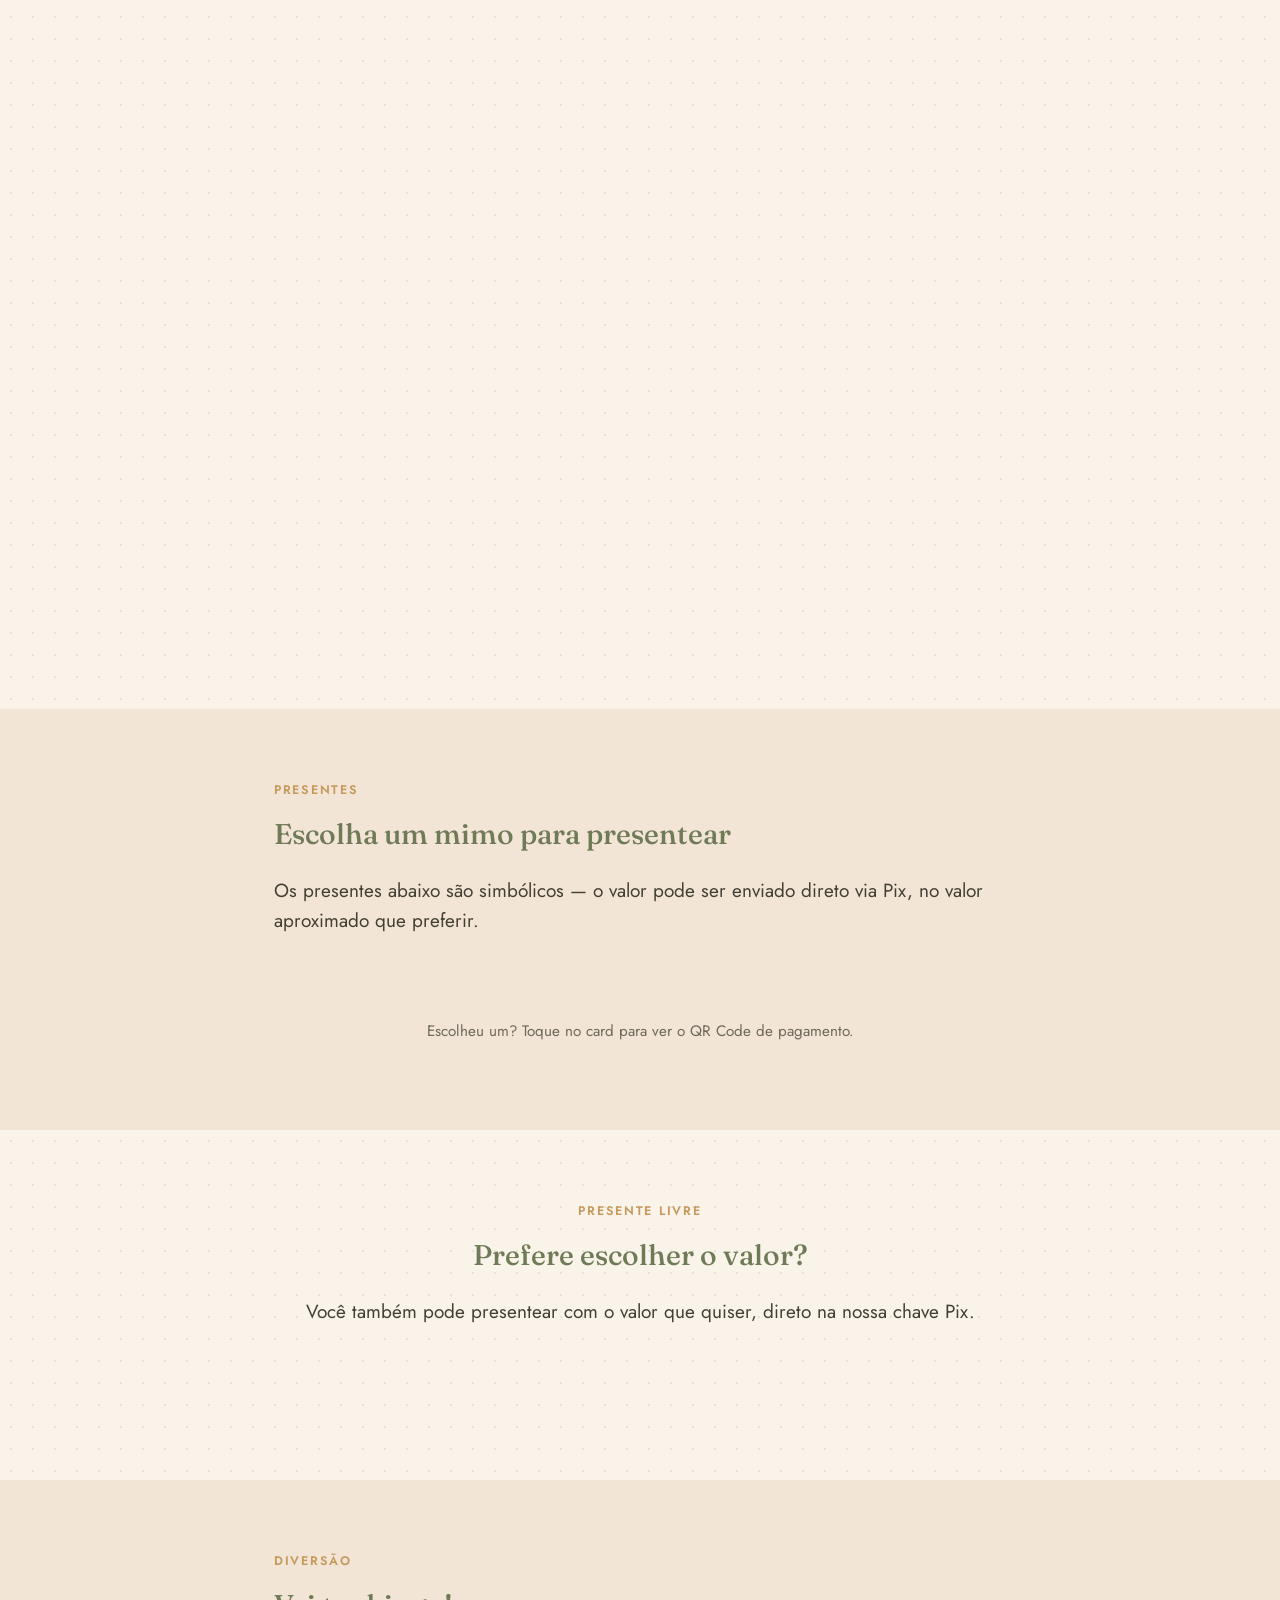
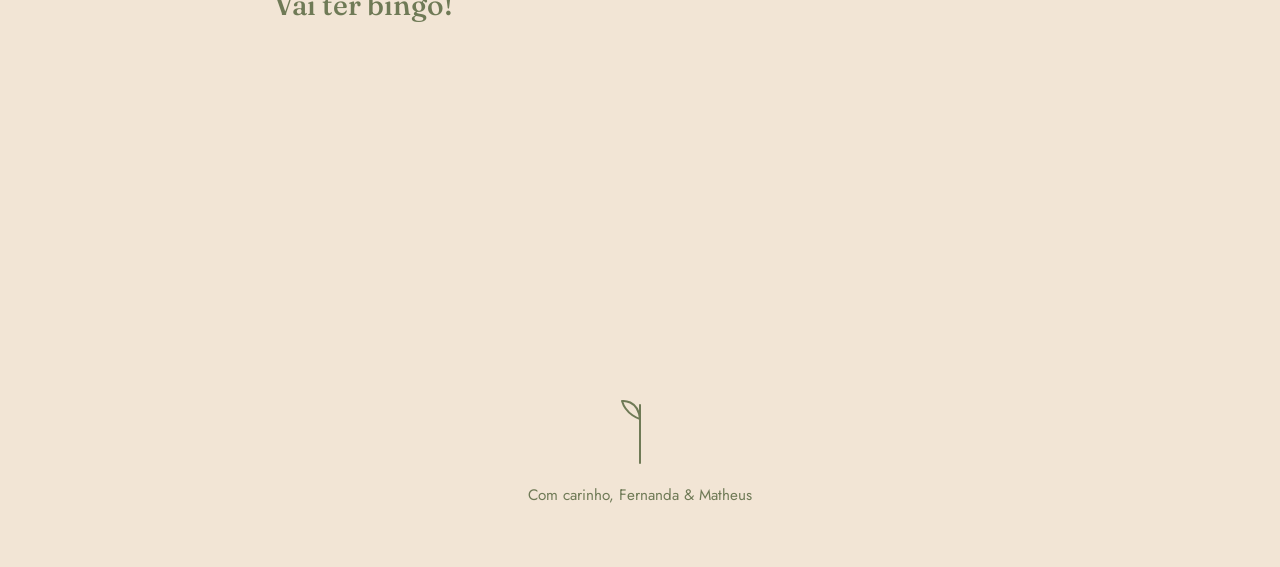
==== commit cac151d0: "Add files via upload" ====
--- a/index.html
+++ b/index.html
@@ -3,8 +3,8 @@
 <head>
 <meta charset="UTF-8" />
 <meta name="viewport" content="width=device-width, initial-scale=1.0" />
-<title>Chá de Cozinha — Fernanda & Matheus</title>
-<meta name="description" content="Confirme presença e escolha um presente para o chá de cozinha de Fernanda e Matheus." />
+<title>Chá de Panela — Fernanda & Matheus</title>
+<meta name="description" content="Confirme presença e escolha um presente para o chá de panela de Fernanda e Matheus." />
 <link rel="stylesheet" href="css/style.css" />
 </head>
 <body>
@@ -17,7 +17,7 @@
     <path d="M32 50C32 50 46 46 50 32C50 32 34 30 32 50Z" fill="currentColor" fill-opacity="0.16" stroke="currentColor" stroke-width="2" stroke-linejoin="round"/>
     <path d="M32 20C32 20 20 16 18 4C18 4 32 4 32 20Z" fill="currentColor" fill-opacity="0.16" stroke="currentColor" stroke-width="2" stroke-linejoin="round"/>
   </svg>
-  <span class="hero__label hero-fade hero-fade--2">Chá de cozinha</span>
+  <span class="hero__label hero-fade hero-fade--2">Chá de Panela</span>
   <h1 class="hero__names hero-fade hero-fade--3">Fernanda &amp; Matheus</h1>
   <p class="hero__sub hero-fade hero-fade--4">Com muito carinho, convidamos você para celebrar conosco</p>
   <p class="hero__meta hero-fade hero-fade--4" id="hero-date">29 de agosto de 2026 · Condomínio Coimbra</p>
@@ -63,9 +63,6 @@
         <a class="map-link" id="detail-maps" href="#" target="_blank" rel="noopener">Ver no mapa →</a>
       </div>
     </div>
-    <div class="note" id="detail-note">
-      Data e horário em confirmação — em breve atualizamos aqui!
-    </div>
   </div>
 </section>
 
@@ -77,6 +74,10 @@
     <p>Conte pra gente se você vem e quantas pessoas te acompanham. É rapidinho!</p>
 
     <form class="card reveal" id="rsvp-form">
+      <div class="gift-status" id="gift-status">
+        <span id="gift-status-text">Você ainda não escolheu um presente.</span>
+        <a href="#presentes" class="gift-status__link">Escolher agora →</a>
+      </div>
       <div class="form-group">
         <label for="rsvp-name">Seu nome</label>
         <input type="text" id="rsvp-name" name="rsvp-name" required autocomplete="name" placeholder="Ex: Maria da Silva" />
@@ -102,6 +103,7 @@
     <h2>Escolha um mimo para presentear</h2>
     <p>Os presentes abaixo são simbólicos — o valor pode ser enviado direto via Pix, no valor aproximado que preferir.</p>
 
+    <div class="gift-filters reveal" id="gift-filters"></div>
     <div class="gift-grid reveal" id="gift-grid"></div>
     <p class="gift-hint">Escolheu um? Toque no card para ver o QR Code de pagamento.</p>
   </div>
@@ -146,6 +148,7 @@
     <img id="pix-modal-qr" src="" alt="QR Code Pix" />
     <div class="pix-code-box" id="pix-modal-code"></div>
     <button class="btn btn--block" id="pix-copy-btn">Copiar código Pix</button>
+    <button class="btn btn--gold btn--block" id="pix-select-btn">Marcar como meu presente ✓</button>
   </div>
 </div>
 
--- a/css/style.css
+++ b/css/style.css
@@ -388,6 +388,36 @@
   color: #a3452f;
 }
 
+/* ---------- GIFT STATUS (no RSVP) ---------- */
+.gift-status {
+  display: flex;
+  align-items: center;
+  justify-content: space-between;
+  flex-wrap: wrap;
+  gap: 8px;
+  background: var(--cream-light);
+  border: 2px solid var(--sage);
+  border-radius: 12px;
+  padding: 14px 18px;
+  margin-bottom: 26px;
+  font-size: 0.95rem;
+}
+
+.gift-status.gift-status--chosen {
+  border-color: var(--sage-deep);
+  background: rgba(175, 183, 150, 0.22);
+}
+
+.gift-status__link {
+  font-weight: 600;
+  white-space: nowrap;
+  text-decoration: none;
+}
+
+.modal .btn + .btn {
+  margin-top: 12px;
+}
+
 /* ---------- GIFTS ---------- */
 .gift-grid {
   display: grid;
@@ -448,6 +478,52 @@
   text-align: center;
   font-size: 0.95rem;
   opacity: 0.75;
+}
+
+/* ---------- GIFT FILTERS ---------- */
+.gift-filters {
+  display: flex;
+  flex-wrap: wrap;
+  gap: 10px;
+  justify-content: center;
+  margin: 30px 0 6px;
+}
+
+.gift-filter {
+  border: 2px solid var(--sage);
+  background: var(--white);
+  color: var(--sage-deep);
+  font-family: inherit;
+  font-weight: 600;
+  font-size: 0.95rem;
+  padding: 10px 20px;
+  border-radius: 999px;
+  cursor: pointer;
+  transition: background 0.2s ease, color 0.2s ease, transform 0.2s ease;
+}
+
+.gift-filter:hover {
+  transform: translateY(-2px);
+}
+
+.gift-filter.active {
+  background: var(--sage-deep);
+  border-color: var(--sage-deep);
+  color: var(--white);
+}
+
+.gift-category-heading {
+  grid-column: 1 / -1;
+  font-family: "Fraunces", serif;
+  font-size: 1.3rem;
+  color: var(--sage-deep);
+  margin: 28px 0 4px;
+  padding-bottom: 8px;
+  border-bottom: 2px solid rgba(198, 154, 93, 0.35);
+}
+
+.gift-category-heading:first-of-type {
+  margin-top: 6px;
 }
 
 /* ---------- PIX MODAL ---------- */
